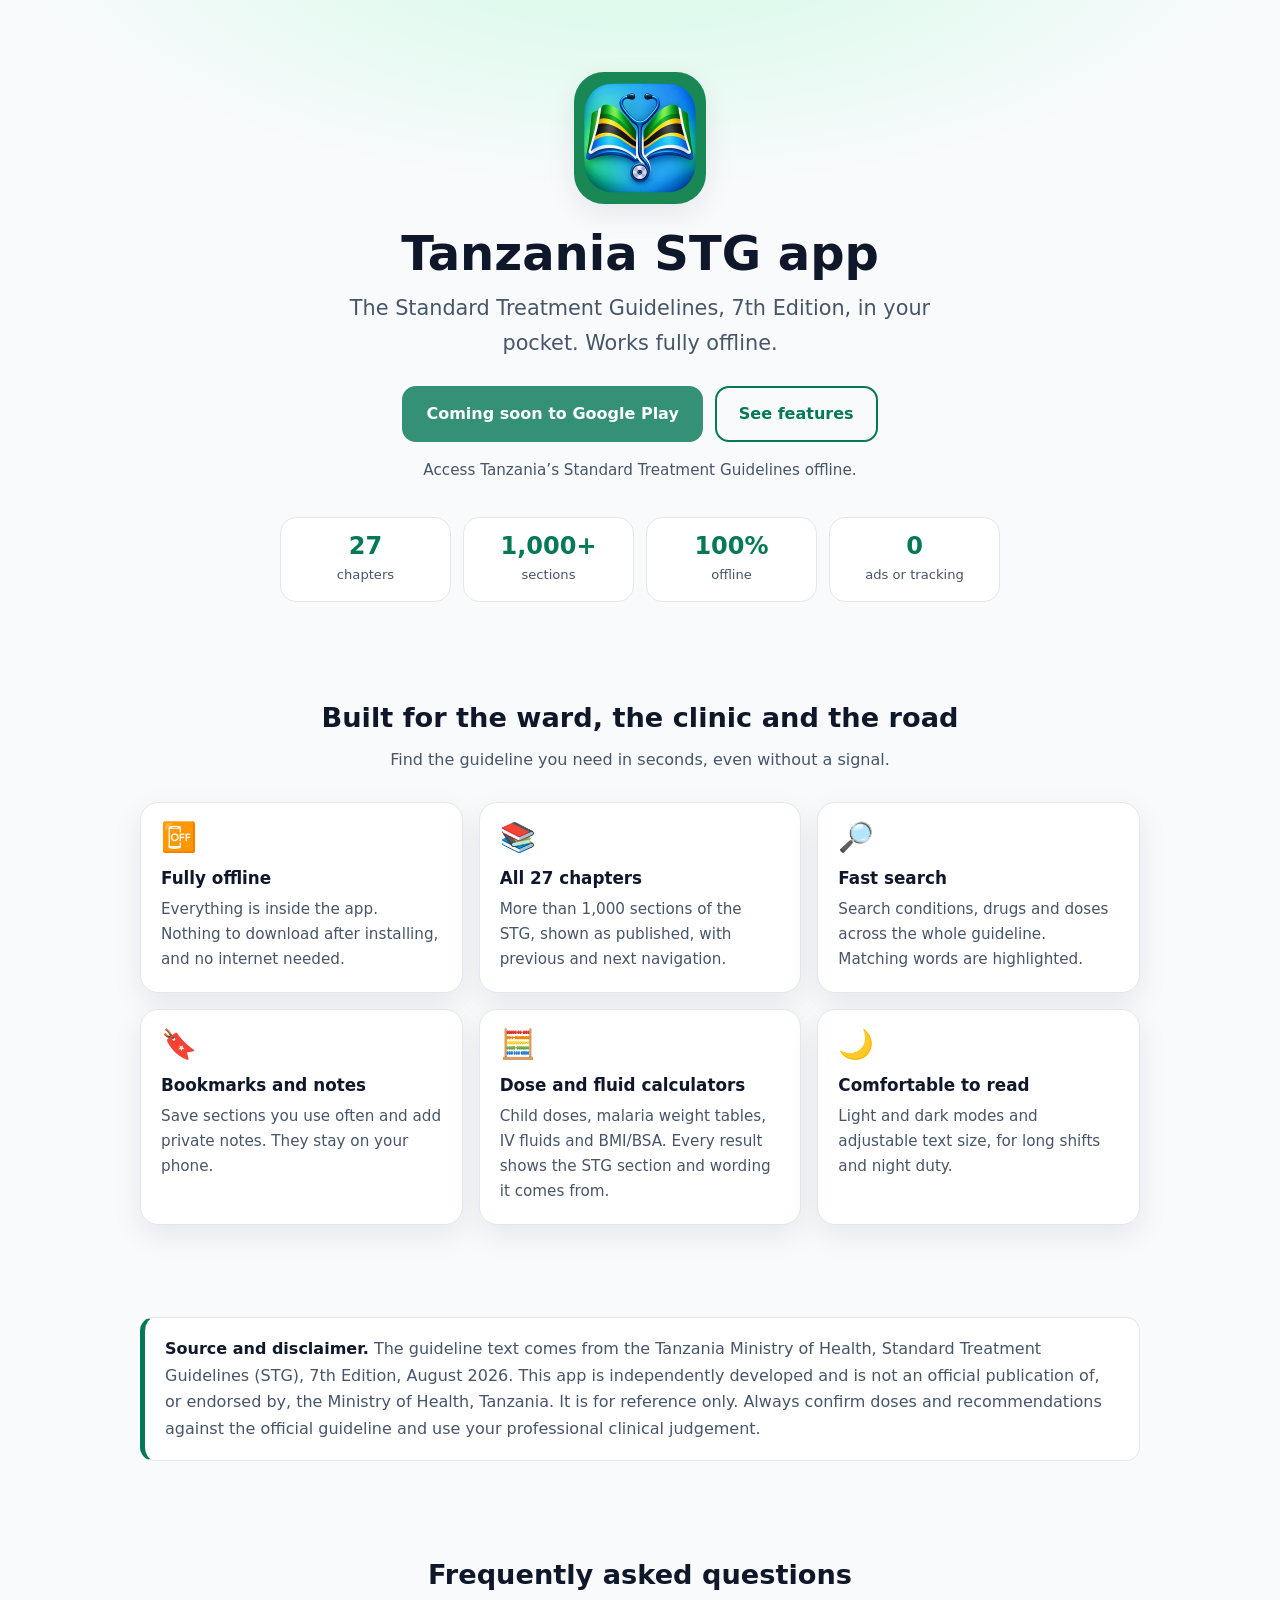
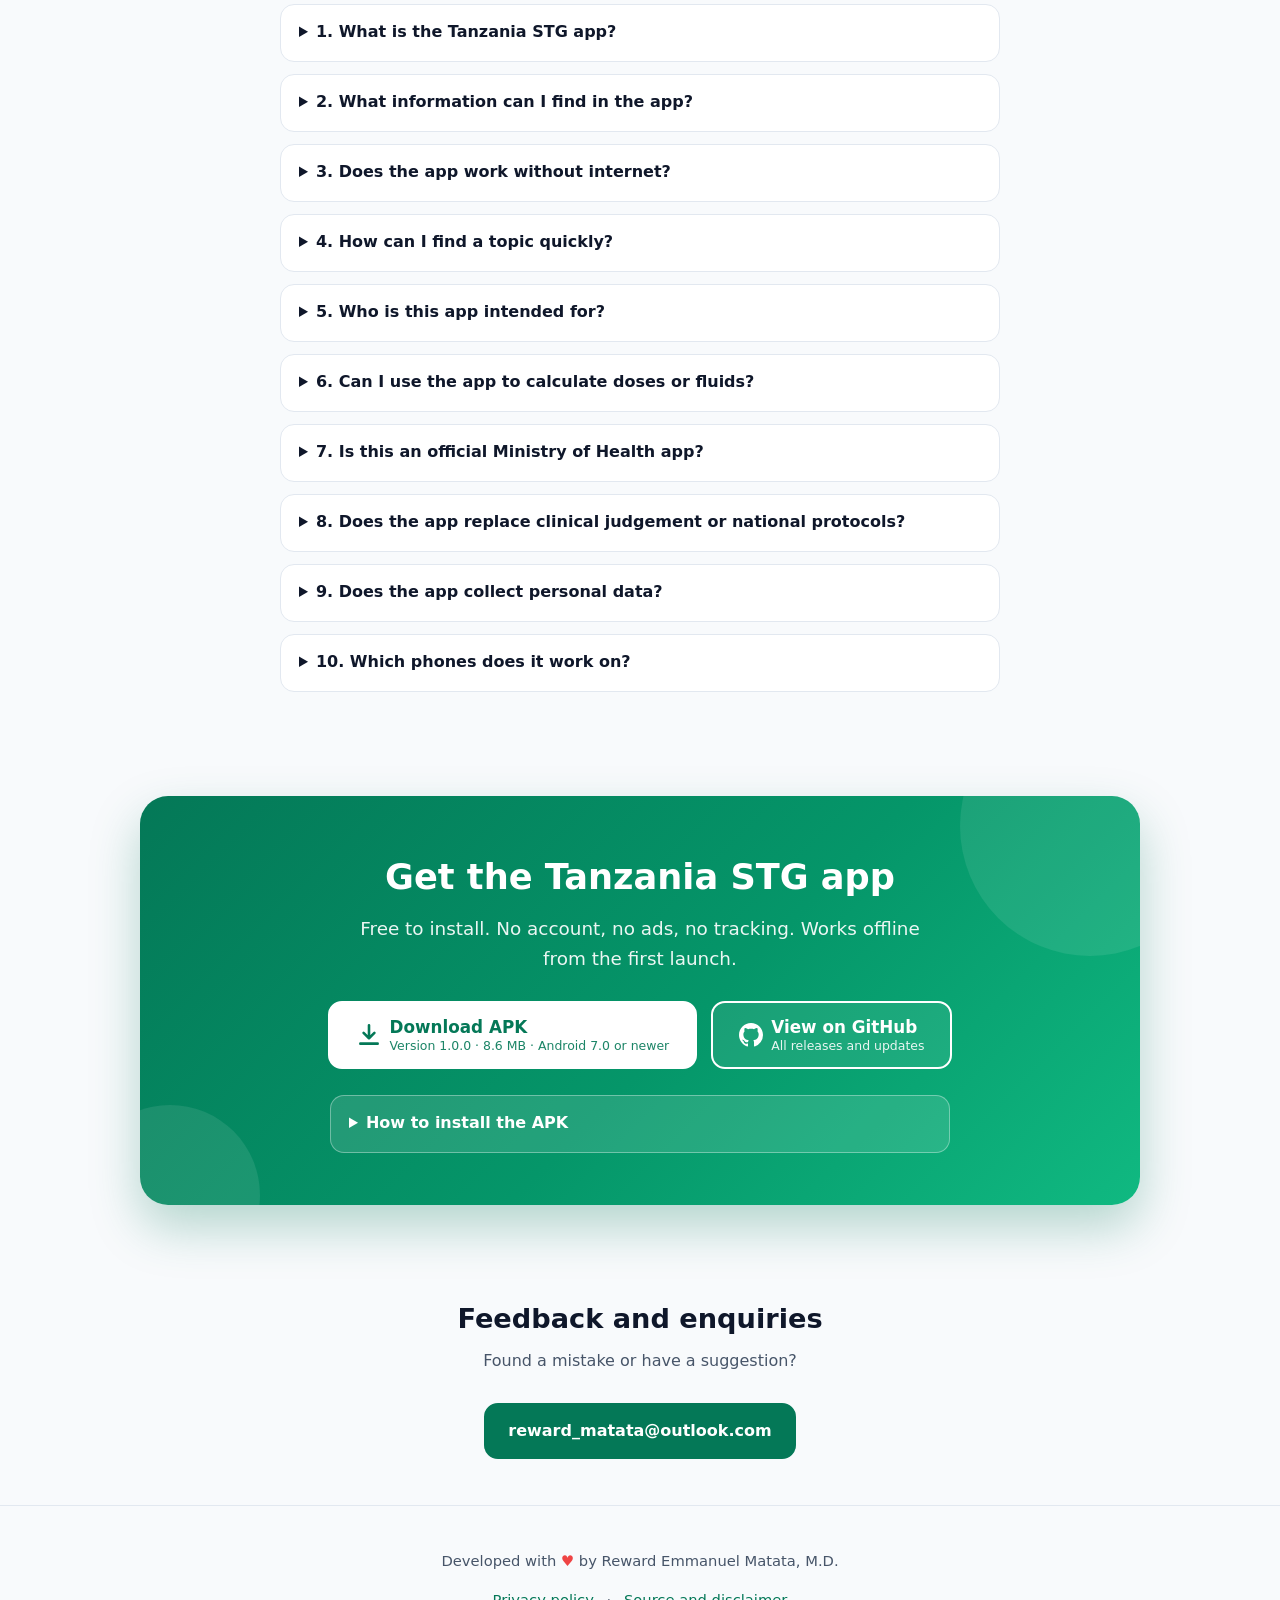
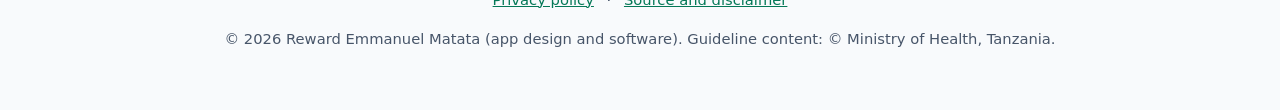
==== index.html @ dddcce0d "Add files via upload" ====
<!doctype html>
<html lang="en">
<head>
<meta charset="utf-8">
<meta name="viewport" content="width=device-width, initial-scale=1, viewport-fit=cover">
<meta name="color-scheme" content="light dark">
<title>Tanzania STG app | Offline treatment guidelines for clinicians</title>
<meta name="description" content="Access Tanzania’s Standard Treatment Guidelines (7th Edition, 2026) offline. Search, bookmarks, notes and STG-based dose calculators. No account, no ads, no tracking.">
<meta name="theme-color" content="#059669">
<link rel="canonical" href="https://rewmat.github.io/TZ-STG-Website/">
<link rel="icon" href="favicon.png" type="image/png">
<link rel="apple-touch-icon" href="images/apple-touch-icon.png">
<meta property="og:type" content="website">
<meta property="og:url" content="https://rewmat.github.io/TZ-STG-Website/">
<meta property="og:title" content="Tanzania STG app">
<meta property="og:description" content="The Tanzania Standard Treatment Guidelines (7th Edition) on your phone, fully offline.">
<meta property="og:image" content="https://rewmat.github.io/TZ-STG-Website/images/og-image.png">
<meta name="twitter:card" content="summary_large_image">
<script>document.documentElement.className+=" js"</script>
<link rel="stylesheet" href="style.css">
</head>
<body>

<header class="hero">
  <div class="wrap">
    <div class="rise" style="--d:0">
      <picture>
        <source srcset="images/icon-264.webp" type="image/webp">
        <img class="icon" src="images/icon-264.png" alt="Tanzania STG app icon" width="132" height="132" fetchpriority="high" decoding="async">
      </picture>
    </div>
    <h1 class="rise" style="--d:1">Tanzania STG app</h1>
    <p class="tag rise" style="--d:2">The Standard Treatment Guidelines, 7th Edition, in your pocket. Works fully offline.</p>
    <div class="btns rise" style="--d:3">
      <a id="play" class="btn primary soon" href="#download" aria-disabled="true">Coming soon to Google Play</a>
      <a class="btn ghost" href="#features">See features</a>
    </div>
    <p class="note rise" style="--d:4">Access Tanzania’s Standard Treatment Guidelines offline.</p>
    <div class="stats rise" style="--d:5">
      <div class="stat"><b>27</b><span>chapters</span></div>
      <div class="stat"><b>1,000+</b><span>sections</span></div>
      <div class="stat"><b>100%</b><span>offline</span></div>
      <div class="stat"><b>0</b><span>ads or tracking</span></div>
    </div>
  </div>
</header>

<main>
<section id="features">
  <div class="wrap">
    <h2 class="reveal">Built for the ward, the clinic and the road</h2>
    <p class="lead reveal" style="--i:1">Find the guideline you need in seconds, even without a signal.</p>
    <div class="grid stagger">
      <div class="card reveal"><div class="ic">📴</div><h3>Fully offline</h3><p>Everything is inside the app. Nothing to download after installing, and no internet needed.</p></div>
      <div class="card reveal"><div class="ic">📚</div><h3>All 27 chapters</h3><p>More than 1,000 sections of the STG, shown as published, with previous and next navigation.</p></div>
      <div class="card reveal"><div class="ic">🔎</div><h3>Fast search</h3><p>Search conditions, drugs and doses across the whole guideline. Matching words are highlighted.</p></div>
      <div class="card reveal"><div class="ic">🔖</div><h3>Bookmarks and notes</h3><p>Save sections you use often and add private notes. They stay on your phone.</p></div>
      <div class="card reveal"><div class="ic">🧮</div><h3>Dose and fluid calculators</h3><p>Child doses, malaria weight tables, IV fluids and BMI/BSA. Every result shows the STG section and wording it comes from.</p></div>
      <div class="card reveal"><div class="ic">🌙</div><h3>Comfortable to read</h3><p>Light and dark modes and adjustable text size, for long shifts and night duty.</p></div>
    </div>
  </div>
</section>

<section id="screens" hidden>
  <div class="wrap">
    <h2 class="reveal">A look inside</h2>
    <p class="lead reveal" style="--i:1">Chapters, reader, search and calculators.</p>
    <div class="carousel reveal" id="carousel" role="region" aria-label="App screenshots">
      <div class="carousel-track" id="carousel-track"></div>
    </div>
  </div>
</section>

<section id="source">
  <div class="wrap">
    <div class="source reveal">
      <strong>Source and disclaimer.</strong> The guideline text comes from the Tanzania Ministry of Health, Standard Treatment Guidelines (STG), 7th Edition, August 2026. This app is independently developed and is not an official publication of, or endorsed by, the Ministry of Health, Tanzania. It is for reference only. Always confirm doses and recommendations against the official guideline and use your professional clinical judgement.
    </div>
  </div>
</section>

<section id="faq">
  <div class="wrap" style="max-width:760px">
    <h2 class="reveal">Frequently asked questions</h2>
    <div class="stagger">
      <details class="reveal"><summary>1. What is the Tanzania STG app?</summary><p>It is a convenient clinical reference app designed to help healthcare professionals consult Tanzania’s Standard Treatment Guidelines (STG).</p></details>
      <details class="reveal"><summary>2. What information can I find in the app?</summary><p>The app provides access to STG clinical reference content, with chapters and sections for looking up treatment recommendations. It is intended to make guideline information easier to consult when needed.</p></details>
      <details class="reveal"><summary>3. Does the app work without internet?</summary><p>Yes. The reference content is stored in the app, so you can consult it offline after installation. This is useful in facilities or areas with limited or unreliable connectivity.</p></details>
      <details class="reveal"><summary>4. How can I find a topic quickly?</summary><p>Use the search function to look for relevant clinical topics and information rather than browsing every chapter manually.</p></details>
      <details class="reveal"><summary>5. Who is this app intended for?</summary><p>It is intended for doctors, nurses, clinical officers, pharmacists and pharmaceutical personnel, medical and health-sciences students, and other healthcare professionals who need a convenient clinical reference.</p></details>
      <details class="reveal"><summary>6. Can I use the app to calculate doses or fluids?</summary><p>Yes. The app’s dose and fluid calculators can help check calculations and show the related STG section. Always independently verify the inputs and result before making a clinical decision.</p></details>
      <details class="reveal"><summary>7. Is this an official Ministry of Health app?</summary><p>No. It is independently developed and is not an official publication of, or endorsed by, the Ministry of Health, Tanzania. The guideline content is attributed to its relevant rights holders.</p></details>
      <details class="reveal"><summary>8. Does the app replace clinical judgement or national protocols?</summary><p>No. It is for educational and clinical reference purposes only. Assess each patient individually, use professional clinical judgement, and follow applicable national and institutional protocols. Confirm important recommendations against the relevant official guideline.</p></details>
      <details class="reveal"><summary>9. Does the app collect personal data?</summary><p>No. The app has no accounts, ads or analytics, and it works offline. Bookmarks and notes are stored only on your device. For further details, read the <a href="privacy.html">privacy policy</a>.</p></details>
      <details class="reveal"><summary>10. Which phones does it work on?</summary><p>Android phones running Android 7.0 or newer. An iPhone version may follow.</p></details>
    </div>
  </div>
</section>

<section id="download">
  <div class="wrap">
    <div class="cta reveal">
      <h2>Get the Tanzania STG app</h2>
      <p class="cta-lead">Free to install. No account, no ads, no tracking. Works offline from the first launch.</p>
      <div class="cta-btns stagger">
        <a id="apk" class="btn cta-primary reveal" href="https://github.com/rewmat/TZ-STG-Website/releases/latest/download/app-release.apk" rel="noopener">
          <svg viewBox="0 0 24 24" width="26" height="26" fill="none" stroke="currentColor" stroke-width="2.4" stroke-linecap="round" stroke-linejoin="round" aria-hidden="true"><path d="M12 3v12m0 0l-5-5m5 5l5-5M4 20h16"/></svg>
          <span class="lbl">Download APK<small id="apkver">Version 1.0.0 · 8.6 MB · Android 7.0 or newer</small></span>
        </a>
        <a id="gh" class="btn cta-ghost reveal" href="https://github.com/rewmat/TZ-STG-Website/releases" target="_blank" rel="noopener">
          <svg viewBox="0 0 16 16" width="24" height="24" fill="currentColor" aria-hidden="true"><path d="M8 0C3.58 0 0 3.58 0 8c0 3.54 2.29 6.53 5.47 7.59.4.07.55-.17.55-.38 0-.19-.01-.82-.01-1.49-2.01.37-2.53-.49-2.69-.94-.09-.23-.48-.94-.82-1.13-.28-.15-.68-.52-.01-.53.63-.01 1.08.58 1.23.82.72 1.21 1.87.87 2.33.66.07-.52.28-.87.51-1.07-1.78-.2-3.64-.89-3.64-3.95 0-.87.31-1.59.82-2.15-.08-.2-.36-1.02.08-2.12 0 0 .67-.21 2.2.82.64-.18 1.32-.27 2-.27.68 0 1.36.09 2 .27 1.53-1.04 2.2-.82 2.2-.82.44 1.1.16 1.92.08 2.12.51.56.82 1.27.82 2.15 0 3.07-1.87 3.75-3.65 3.95.29.25.54.73.54 1.48 0 1.07-.01 1.93-.01 2.2 0 .21.15.46.55.38A8.013 8.013 0 0016 8c0-4.42-3.58-8-8-8z"/></svg>
          <span class="lbl">View on GitHub<small>All releases and updates</small></span>
        </a>
      </div>
      <details class="how">
        <summary>How to install the APK</summary>
        <ol>
          <li>Tap <strong>Download APK</strong> and open the file when it finishes.</li>
          <li>If Android asks, allow your browser or Files app to <strong>install unknown apps</strong>. You can switch this off again afterwards.</li>
          <li>Tap <strong>Install</strong>, then open <strong>Tanzania STG app</strong>.</li>
        </ol>
        <p>Download only from this page or the official GitHub releases page. Google Play is coming soon.</p>
      </details>
    </div>
  </div>
</section>

<section id="contact">
  <div class="wrap" style="text-align:center">
    <h2 class="reveal">Feedback and enquiries</h2>
    <p class="lead reveal" style="--i:1">Found a mistake or have a suggestion?</p>
    <a class="btn primary reveal" style="--i:2" href="mailto:reward_matata@outlook.com">reward_matata@outlook.com</a>
  </div>
</section>
</main>

<footer>
  <div class="wrap">
    <p>Developed with <span style="color:#ef4444">♥</span> by Reward Emmanuel Matata, M.D.</p>
    <p><a href="privacy.html">Privacy policy</a> · <a href="#source">Source and disclaimer</a></p>
    <p>© 2026 Reward Emmanuel Matata (app design and software). Guideline content: © Ministry of Health, Tanzania.</p>
  </div>
</footer>

<script>
// ---------- settings you may want to change ----------
var PLAY_URL   = "";   // when the app is on Google Play, paste its link here
var APK_URL    = "https://github.com/rewmat/TZ-STG-Website/releases/latest/download/app-release.apk";
var GITHUB_URL = "https://github.com/rewmat/TZ-STG-Website/releases";
var APK_NOTE   = "Version 1.0.0 \u00b7 8.6 MB \u00b7 Android 7.0 or newer";
// Screenshots: put files in the images folder as screenshot-1.webp (or .png / .jpg) and so on.
// Only the ones that exist are shown. Change the captions here.
var SCREENSHOTS = [
  { file: "screenshot-1", caption: "Chapter list" },
  { file: "screenshot-2", caption: "Guideline reader" },
  { file: "screenshot-3", caption: "Fast search" },
  { file: "screenshot-4", caption: "Dose calculator" },
  { file: "screenshot-5", caption: "Dark mode" },
  { file: "screenshot-6", caption: "Malaria weight tables" },
  { file: "screenshot-7", caption: "IV fluids" },
  { file: "screenshot-8", caption: "Info page" }
];

// ---------- buttons ----------
document.getElementById("apk").href = APK_URL;
document.getElementById("gh").href = GITHUB_URL;
document.getElementById("apkver").textContent = APK_NOTE;
if (PLAY_URL) {
  var b = document.getElementById("play");
  b.href = PLAY_URL; b.textContent = "Get it on Google Play";
  b.classList.remove("soon"); b.removeAttribute("aria-disabled");
}

// ---------- staggered entrance ----------
function observe(root) {
  var groups = root.querySelectorAll(".stagger"), single = root.querySelectorAll(".reveal:not(.stagger .reveal)");
  function reveal(items) { items.forEach(function (el, i) { if (!el.style.getPropertyValue("--i")) el.style.setProperty("--i", i); el.classList.add("in"); }); }
  if (!("IntersectionObserver" in window)) {
    groups.forEach(function (g) { reveal(g.querySelectorAll(".reveal")); });
    reveal(single); return;
  }
  var io = new IntersectionObserver(function (entries) {
    entries.forEach(function (e) {
      if (!e.isIntersecting) return;
      io.unobserve(e.target);
      if (e.target.classList.contains("stagger")) reveal(e.target.querySelectorAll(".reveal"));
      else reveal([e.target]);
    });
  }, { threshold: 0.12, rootMargin: "0px 0px -40px 0px" });
  groups.forEach(function (g) { io.observe(g); });
  single.forEach(function (el) { io.observe(el); });
}

// ---------- screenshot carousel ----------
(function () {
  var sec = document.getElementById("screens"), carousel = document.getElementById("carousel"), track = document.getElementById("carousel-track");
  var found = [], pending = SCREENSHOTS.length, timer;
  var reduce = window.matchMedia && window.matchMedia("(prefers-reduced-motion: reduce)").matches;

  function tryLoad(base, exts, done) {
    var i = 0;
    (function next() {
      if (i >= exts.length) { done(null); return; }
      var url = "images/" + base + exts[i++], im = new Image();
      im.onload = function () { done({ url: url, w: im.naturalWidth, h: im.naturalHeight }); };
      im.onerror = next;
      im.src = url;
    })();
  }
  function make(s, hidden) {
    var fig = document.createElement("figure"), img = new Image(), cap = document.createElement("figcaption");
    fig.className = "shot";
    img.src = s.url; img.alt = s.caption; img.decoding = "async";
    if (s.w && s.h) { img.width = s.w; img.height = s.h; }
    cap.textContent = s.caption;
    fig.appendChild(img); fig.appendChild(cap);
    if (hidden) fig.setAttribute("aria-hidden", "true");
    return fig;
  }
  function render() {
    track.innerHTML = "";
    found.forEach(function (s) { track.appendChild(make(s, false)); });
    if (reduce) { carousel.classList.add("manual"); return; }
    var setW = track.scrollWidth || 1, reps = Math.max(1, Math.ceil(carousel.clientWidth / setW));
    for (var r = 1; r < reps; r++) found.forEach(function (s) { track.appendChild(make(s, true)); });
    var half = track.scrollWidth;
    Array.prototype.slice.call(track.children).forEach(function (k) { var c = k.cloneNode(true); c.setAttribute("aria-hidden", "true"); track.appendChild(c); });
    track.style.setProperty("--dur", Math.max(20, Math.round(half / 45)) + "s");
  }
  function finish() {
    found = found.filter(Boolean);
    if (!found.length) return;                 // no screenshots yet: the section stays hidden
    sec.hidden = false;
    observe(sec);
    render();
    window.addEventListener("resize", function () { clearTimeout(timer); timer = setTimeout(render, 250); });
    carousel.addEventListener("touchstart", function () { carousel.classList.add("paused"); }, { passive: true });
    carousel.addEventListener("touchend", function () { setTimeout(function () { carousel.classList.remove("paused"); }, 2500); }, { passive: true });
  }
  SCREENSHOTS.forEach(function (s, i) {
    tryLoad(s.file, [".webp", ".png", ".jpg"], function (res) {
      if (res) { res.caption = s.caption; found[i] = res; }
      if (--pending === 0) finish();
    });
  });
})();

observe(document);
</script>
</body>
</html>
---- style.css ----
:root{--bg:#f8fafc;--card:#ffffff;--text:#0f172a;--muted:#475569;--brand:#047857;--brand-soft:#d1fae5;--border:#e2e8f0;--shadow:0 10px 30px rgba(15,23,42,.08);--shadow-hover:0 18px 40px rgba(4,120,87,.18)}
@media (prefers-color-scheme:dark){:root{--bg:#020617;--card:#0f172a;--text:#e2e8f0;--muted:#94a3b8;--brand:#34d399;--brand-soft:#064e3b;--border:#1e293b;--shadow:0 10px 30px rgba(0,0,0,.4);--shadow-hover:0 18px 40px rgba(52,211,153,.14)}}
*{box-sizing:border-box}
html{scroll-behavior:smooth;-webkit-text-size-adjust:100%}
body{margin:0;overflow-x:hidden;font-family:system-ui,-apple-system,"Segoe UI",Roboto,Arial,sans-serif;background:var(--bg);color:var(--text);line-height:1.65}
a{color:var(--brand)}
img{max-width:100%}
.wrap{max-width:1040px;margin:0 auto;padding:0 max(20px,env(safe-area-inset-left)) 0 max(20px,env(safe-area-inset-right))}

/* ---------- hero: elements rise one after another (CSS only, works without JavaScript) ---------- */
.hero{text-align:center;padding:clamp(40px,9vw,72px) 0 clamp(28px,6vw,48px);background:radial-gradient(900px 380px at 50% -80px,var(--brand-soft),transparent 70%)}
.rise{animation:rise .7s cubic-bezier(.2,.7,.2,1) backwards;animation-delay:calc(var(--d,0)*110ms)}
@keyframes rise{from{opacity:0;transform:translateY(26px) scale(.98)}to{opacity:1;transform:none}}
.icon{display:block;margin:0 auto;width:132px;height:132px;border-radius:30px;box-shadow:var(--shadow);animation:float 6s ease-in-out 1.2s infinite}
@keyframes float{0%,100%{transform:translateY(0)}50%{transform:translateY(-6px)}}
h1{font-size:clamp(2rem,7vw,3rem);line-height:1.15;margin:22px 0 10px}
.tag{font-size:clamp(1.02rem,3.6vw,1.3rem);color:var(--muted);max-width:640px;margin:0 auto 26px}
.btns{display:flex;flex-wrap:wrap;gap:12px;justify-content:center}
.btn{display:inline-flex;align-items:center;justify-content:center;gap:8px;padding:13px 22px;border-radius:14px;font-weight:700;text-decoration:none;border:2px solid var(--brand);min-height:48px;transition:transform .2s ease,box-shadow .2s ease,background .2s ease}
.btn:hover{transform:translateY(-2px);box-shadow:var(--shadow-hover)}
.btn:active{transform:scale(.97)}
.btn.primary{background:var(--brand);color:#fff}
@media (prefers-color-scheme:dark){.btn.primary{color:#022c22}}
.btn.ghost{color:var(--brand);background:transparent}
.btn.soon{opacity:.8;cursor:default}
.note{font-size:.95rem;color:var(--muted);max-width:560px;margin:16px auto 0}

/* ---------- stats strip ---------- */
.stats{display:grid;grid-template-columns:repeat(auto-fit,minmax(120px,1fr));gap:12px;margin:34px auto 0;max-width:720px}
.stat{background:var(--card);border:1px solid var(--border);border-radius:16px;padding:14px 8px}
.stat b{display:block;font-size:1.5rem;color:var(--brand);line-height:1.2}
.stat span{font-size:.82rem;color:var(--muted)}

/* ---------- sections ---------- */
section{padding:clamp(30px,6vw,46px) 0}
h2{font-size:clamp(1.35rem,4.6vw,1.7rem);margin:0 0 6px;text-align:center}
.lead{color:var(--muted);text-align:center;max-width:620px;margin:0 auto 28px}
.grid{display:grid;grid-template-columns:repeat(auto-fit,minmax(min(100%,250px),1fr));gap:16px}
.card{background:var(--card);border:1px solid var(--border);border-radius:18px;padding:20px;box-shadow:var(--shadow);transition:transform .25s ease,box-shadow .25s ease,border-color .25s ease}
.card:hover{transform:translateY(-5px);box-shadow:var(--shadow-hover);border-color:var(--brand)}
.card .ic{font-size:1.8rem;line-height:1;display:inline-block;transition:transform .3s ease}
.card:hover .ic{transform:scale(1.15) rotate(-6deg)}
.card h3{margin:10px 0 4px;font-size:1.05rem}
.card p{margin:0;color:var(--muted);font-size:.95rem}

.shots{display:flex;gap:16px;overflow-x:auto;padding:6px 4px 16px;scroll-snap-type:x mandatory;-webkit-overflow-scrolling:touch}
.shots figure{margin:0;flex:0 0 auto;scroll-snap-align:center}
.shots img{display:block;height:clamp(380px,100vw,480px);width:auto;border-radius:24px;border:1px solid var(--border);box-shadow:var(--shadow)}

details{background:var(--card);border:1px solid var(--border);border-radius:14px;padding:14px 18px;margin:0 0 12px;transition:border-color .2s ease,box-shadow .2s ease}
details:hover,details[open]{border-color:var(--brand)}
details[open] p{animation:fade .35s ease}
@keyframes fade{from{opacity:0;transform:translateY(-6px)}to{opacity:1;transform:none}}
summary{cursor:pointer;font-weight:700;min-height:28px}
details p{margin:10px 0 0;color:var(--muted)}
.source{background:var(--card);border:1px solid var(--border);border-left:5px solid var(--brand);border-radius:14px;padding:18px 20px;color:var(--muted)}
.source strong{color:var(--text)}
footer{border-top:1px solid var(--border);padding:28px 0 max(44px,env(safe-area-inset-bottom));text-align:center;color:var(--muted);font-size:.92rem}
footer a{margin:0 8px}

/* ---------- staggered entrance on scroll (JavaScript adds .in; without JavaScript everything is simply visible) ---------- */
.js .reveal{opacity:0}
.js .reveal.in{opacity:1;animation:rise .65s cubic-bezier(.2,.7,.2,1) backwards;animation-delay:calc(var(--i,0)*90ms)}

/* ---------- call to action: download ---------- */
.cta{position:relative;overflow:hidden;text-align:center;color:#fff;border-radius:28px;padding:clamp(28px,6vw,52px) clamp(18px,5vw,40px);background:linear-gradient(135deg,#047857 0%,#059669 55%,#10b981 100%);box-shadow:0 22px 50px rgba(4,120,87,.28)}
@media (prefers-color-scheme:dark){.cta{background:linear-gradient(135deg,#064e3b 0%,#047857 60%,#059669 100%);box-shadow:0 22px 50px rgba(0,0,0,.45)}}
.cta::before,.cta::after{content:"";position:absolute;border-radius:50%;background:rgba(255,255,255,.09);pointer-events:none}
.cta::before{width:260px;height:260px;right:-80px;top:-100px}
.cta::after{width:180px;height:180px;left:-60px;bottom:-80px}
.cta>*{position:relative}
.cta h2{color:#fff;font-size:clamp(1.6rem,6vw,2.2rem);margin:0 0 8px}
.cta-lead{margin:0 auto 26px;max-width:560px;color:rgba(255,255,255,.92);font-size:clamp(1rem,3.4vw,1.15rem)}
.cta-btns{display:flex;flex-wrap:wrap;gap:14px;justify-content:center}
.cta .btn{border-color:#fff;color:#fff;padding:14px 26px;min-height:60px;text-align:left}
.cta .lbl{display:flex;flex-direction:column;line-height:1.25;font-size:1.05rem}
.cta .lbl small{font-weight:500;font-size:.78rem;opacity:.9}
.cta-primary{background:#fff;color:#047857!important;animation:glow 2.8s ease-in-out infinite}
.cta-primary:hover{box-shadow:0 14px 34px rgba(0,0,0,.3)}
.cta-ghost{background:rgba(255,255,255,.08)}
.cta-ghost:hover{background:rgba(255,255,255,.18);box-shadow:0 14px 34px rgba(0,0,0,.25)}
@keyframes glow{0%,100%{box-shadow:0 0 0 0 rgba(255,255,255,.5)}60%{box-shadow:0 0 0 16px rgba(255,255,255,0)}}
.cta .how{margin:26px auto 0;max-width:620px;text-align:left;background:rgba(255,255,255,.12);border-color:rgba(255,255,255,.35);color:#fff}
.cta .how:hover,.cta .how[open]{border-color:#fff}
.cta .how p,.cta .how li{color:rgba(255,255,255,.93)}
.cta .how ol{margin:10px 0 0;padding-left:22px}
.cta .how li{margin:6px 0}
.cta a:not(.btn){color:#fff}
@media (max-width:520px){.cta .btn{width:100%}}

/* ---------- screenshot carousel: endless slow scroll, pauses on hover or touch ---------- */
.carousel{overflow:hidden;padding:6px 0 18px;position:relative;-webkit-mask-image:linear-gradient(90deg,transparent,#000 6%,#000 94%,transparent);mask-image:linear-gradient(90deg,transparent,#000 6%,#000 94%,transparent)}
.carousel-track{display:flex;align-items:flex-start;width:max-content;animation:carousel-scroll var(--dur,40s) linear infinite;will-change:transform}
.carousel:hover .carousel-track,.carousel:focus-within .carousel-track,.carousel.paused .carousel-track{animation-play-state:paused}
.shot{flex:0 0 auto;margin:0 16px 0 0;text-align:center}
.shot img{display:block;height:clamp(380px,100vw,480px);width:auto;max-width:none;border-radius:24px;border:1px solid var(--border);box-shadow:var(--shadow);background:var(--card)}
.shot figcaption{margin-top:10px;color:var(--muted);font-size:.9rem;font-weight:600}
@keyframes carousel-scroll{from{transform:translateX(0)}to{transform:translateX(-50%)}}
.carousel.manual{overflow-x:auto;-webkit-mask-image:none;mask-image:none;scroll-snap-type:x proximity}
.carousel.manual .carousel-track{animation:none}

/* ---------- document pages (privacy policy) ---------- */
.doc{max-width:760px;margin:0 auto;padding:36px 20px 70px}
.doc h1{font-size:2rem;margin:.2rem 0}
.doc h2{text-align:left;font-size:1.15rem;margin:2rem 0 .3rem;color:var(--brand)}
.doc .meta{color:var(--muted);font-size:.92rem}
.back{display:inline-block;margin-top:24px;text-decoration:none;font-weight:700}

@media (max-width:480px){.btns .btn{flex:1 1 100%}.icon{width:112px;height:112px;border-radius:26px}}
@media (prefers-reduced-motion:reduce){
  html{scroll-behavior:auto}
  .rise,.js .reveal.in,details[open] p{animation:none}
  .icon{animation:none}
  .js .reveal{opacity:1}
  .btn,.card,.card .ic{transition:none}
  .cta-primary{animation:none}
  .carousel-track{animation:none}
}

.doc code{background:var(--card);border:1px solid var(--border);padding:1px 6px;border-radius:6px;font-size:.92em}
.doc li{margin:.35rem 0}
.doc hr{border:0;border-top:1px solid var(--border);margin:2rem 0}
.doc p{margin:.7rem 0}
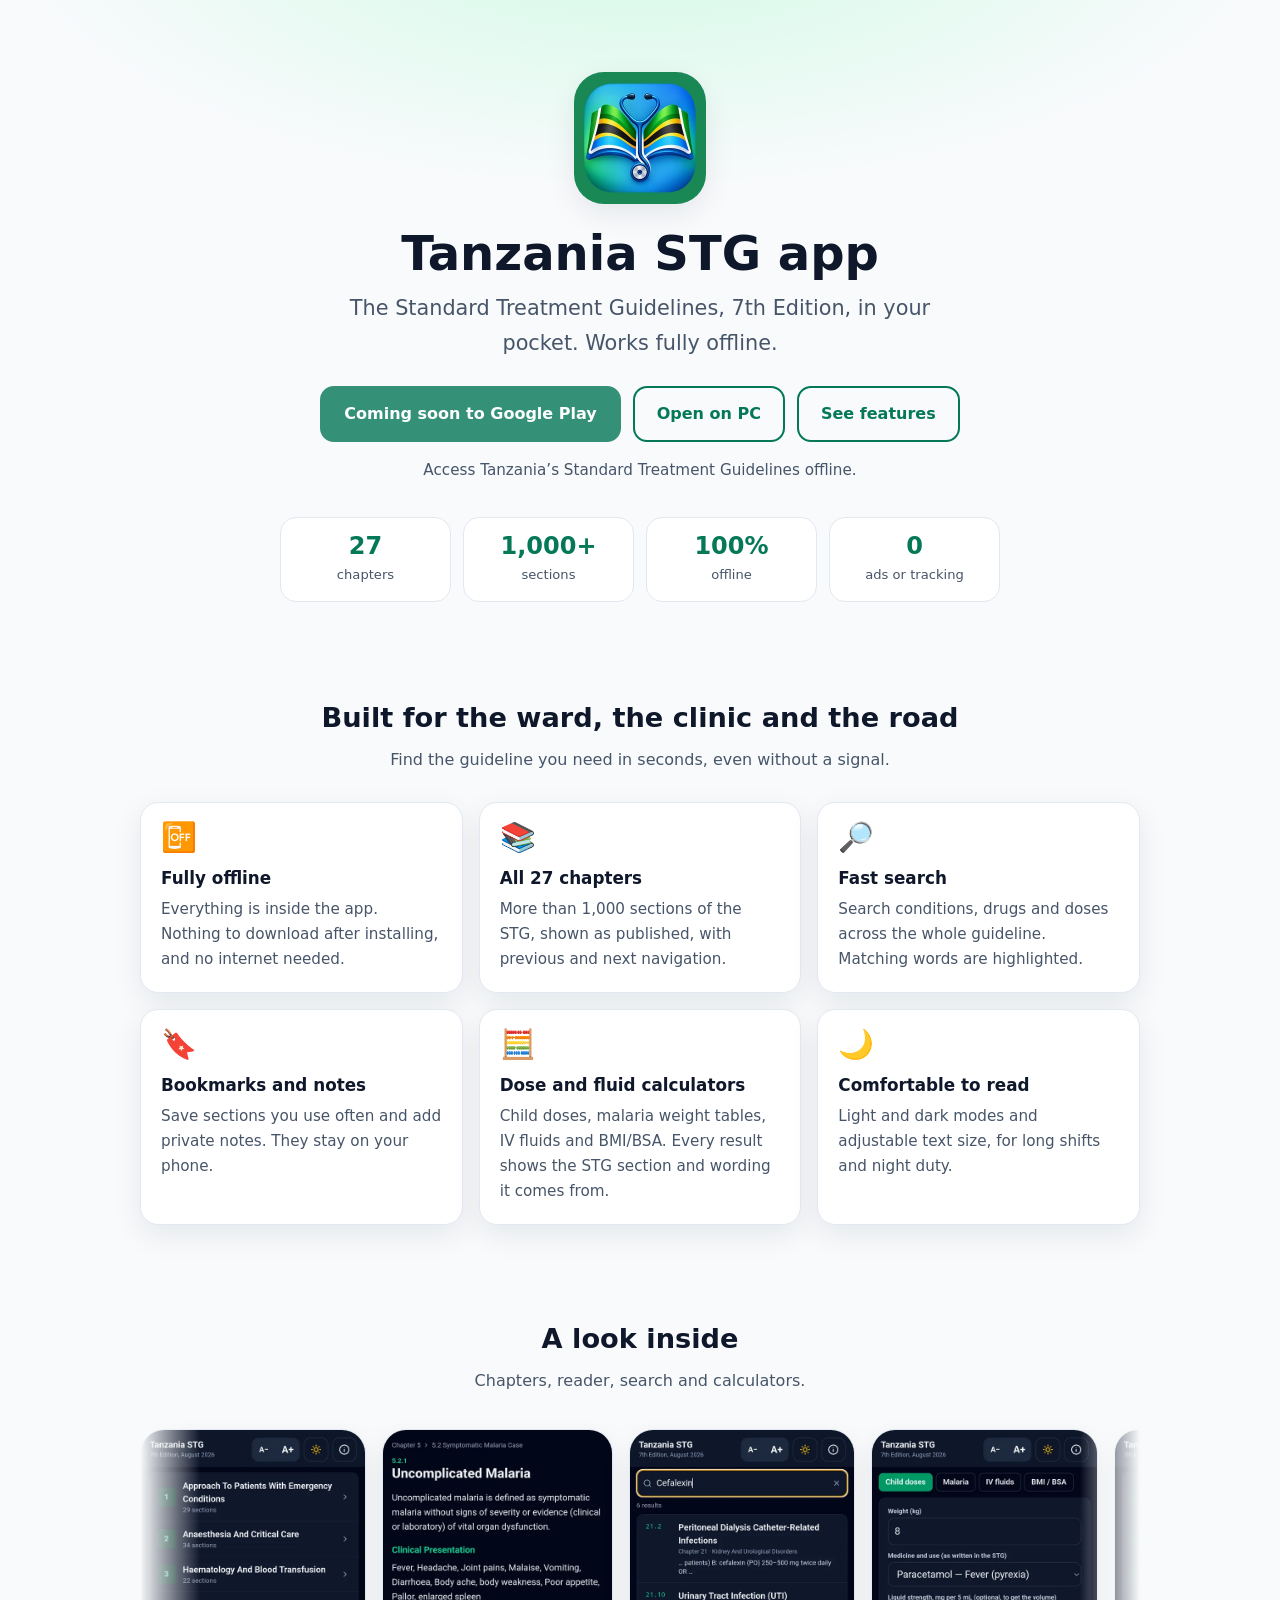
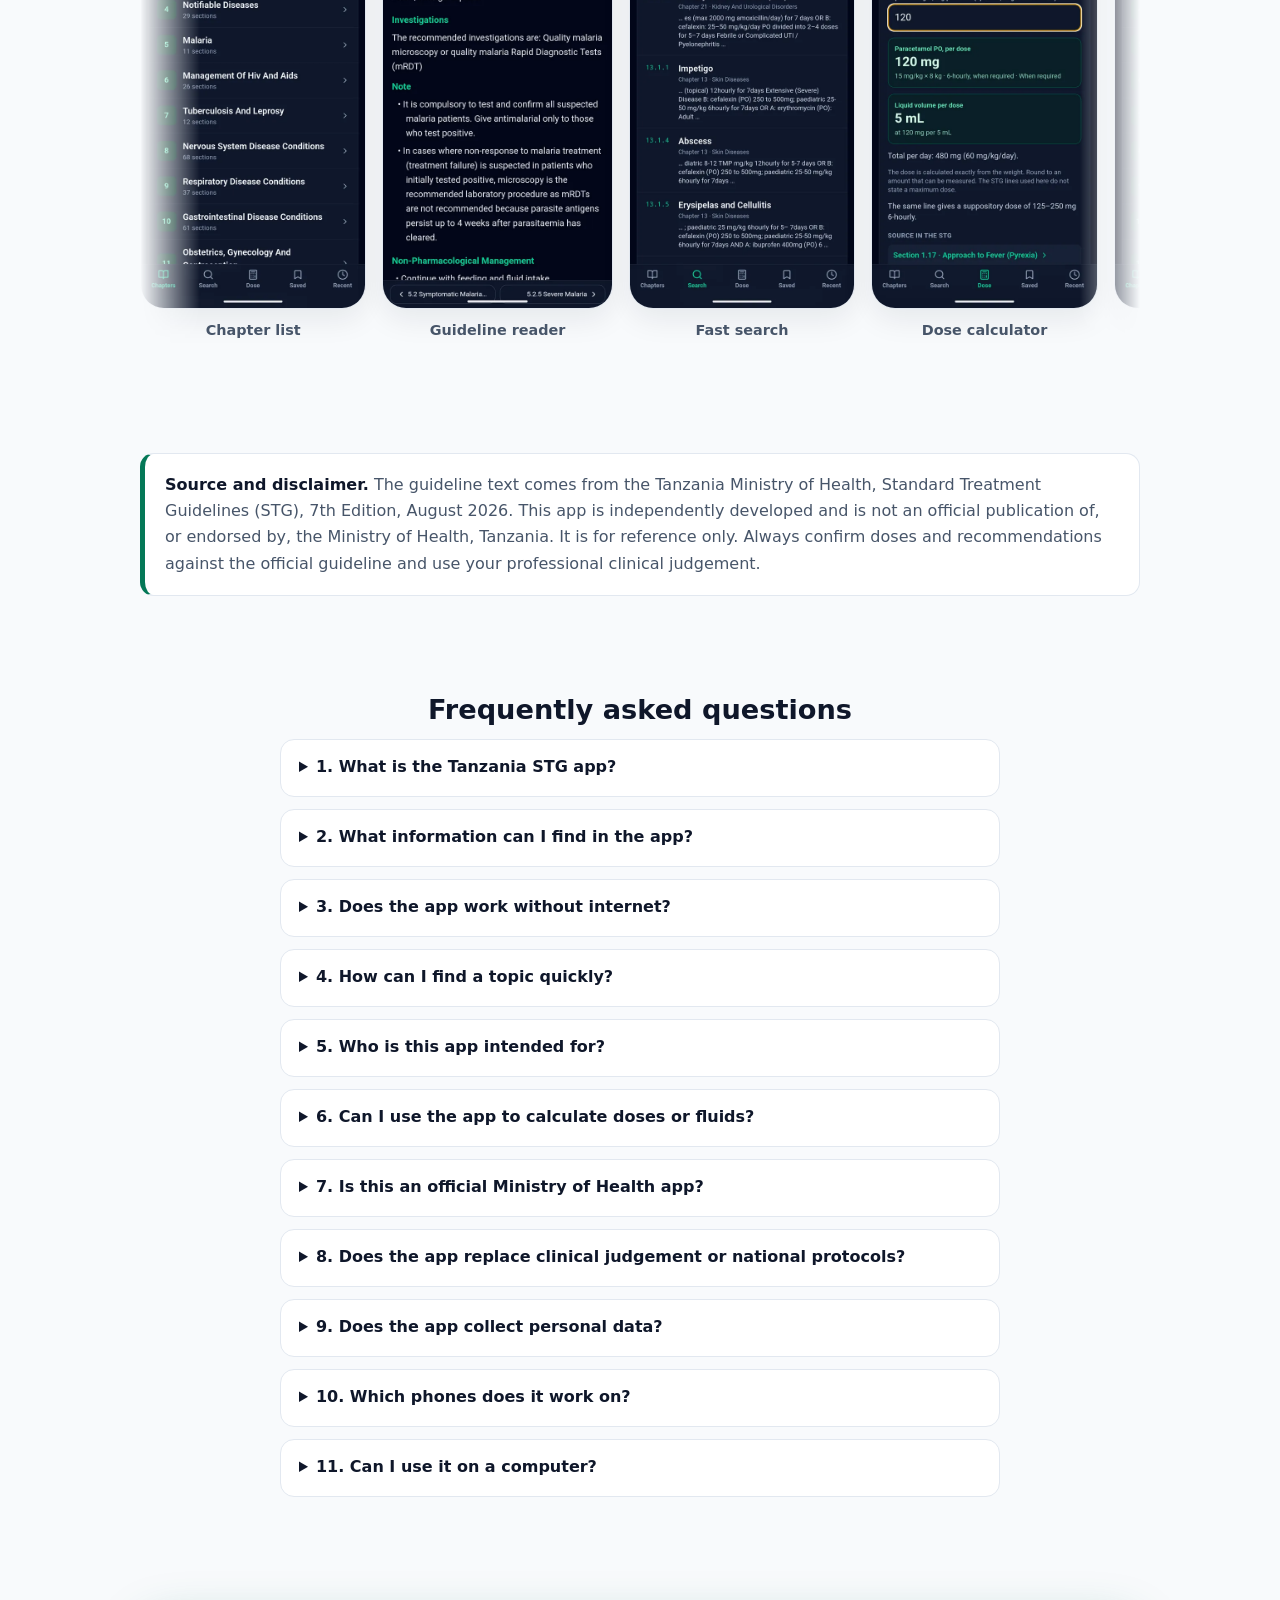
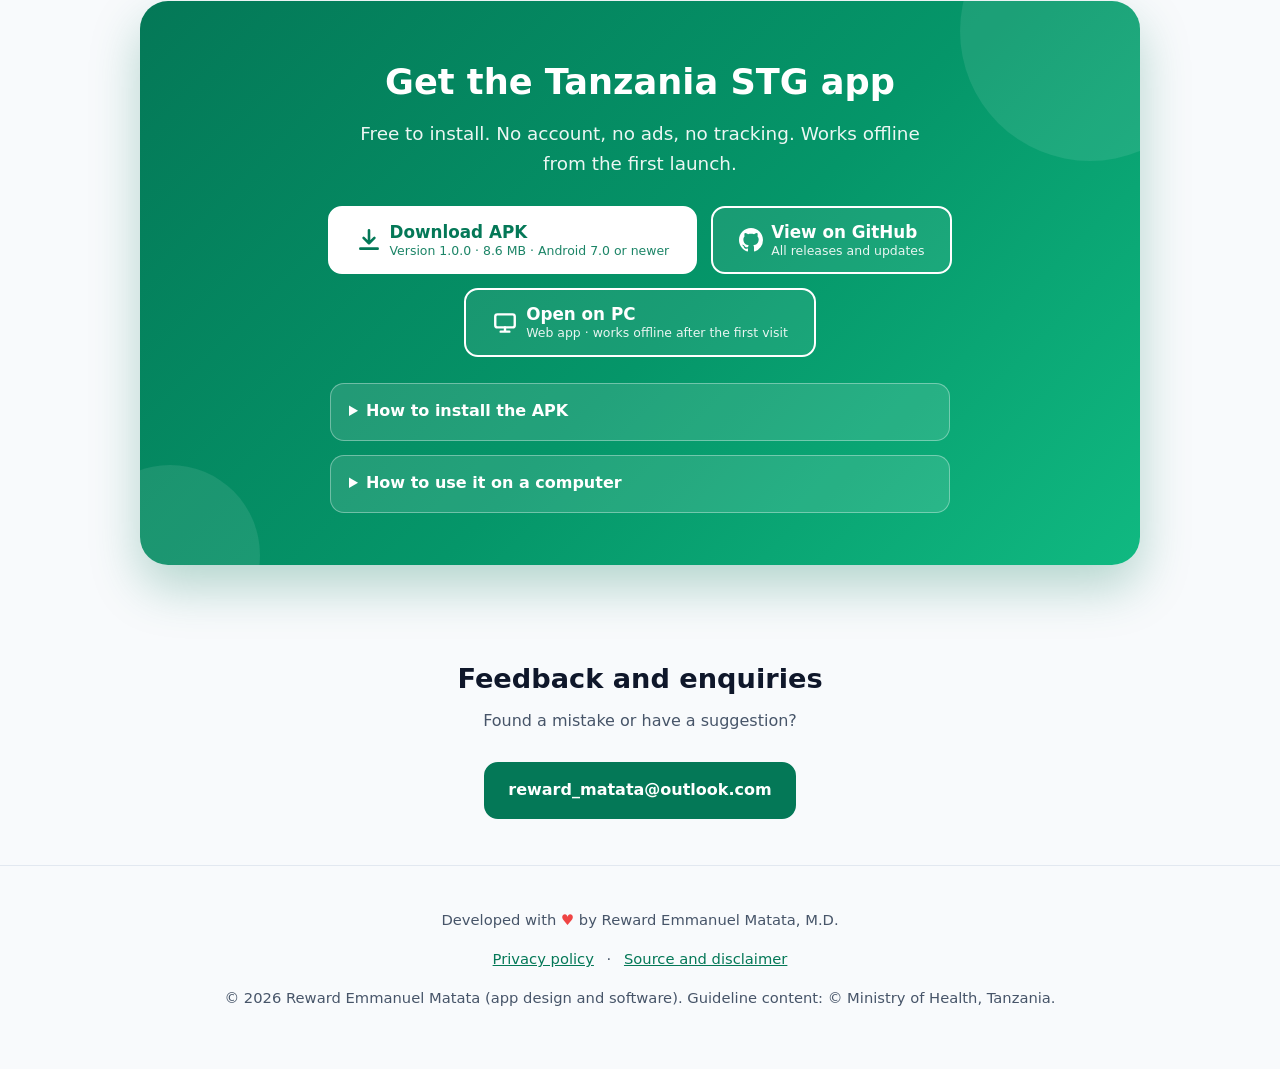
==== commit 139f950a: "Add files via upload" ====
--- a/index.html
+++ b/index.html
@@ -33,6 +33,7 @@
     <p class="tag rise" style="--d:2">The Standard Treatment Guidelines, 7th Edition, in your pocket. Works fully offline.</p>
     <div class="btns rise" style="--d:3">
       <a id="play" class="btn primary soon" href="#download" aria-disabled="true">Coming soon to Google Play</a>
+      <a class="btn ghost" href="app/">Open on PC</a>
       <a class="btn ghost" href="#features">See features</a>
     </div>
     <p class="note rise" style="--d:4">Access Tanzania’s Standard Treatment Guidelines offline.</p>
@@ -85,7 +86,7 @@
     <div class="stagger">
       <details class="reveal"><summary>1. What is the Tanzania STG app?</summary><p>It is a convenient clinical reference app designed to help healthcare professionals consult Tanzania’s Standard Treatment Guidelines (STG).</p></details>
       <details class="reveal"><summary>2. What information can I find in the app?</summary><p>The app provides access to STG clinical reference content, with chapters and sections for looking up treatment recommendations. It is intended to make guideline information easier to consult when needed.</p></details>
-      <details class="reveal"><summary>3. Does the app work without internet?</summary><p>Yes. The reference content is stored in the app, so you can consult it offline after installation. This is useful in facilities or areas with limited or unreliable connectivity.</p></details>
+      <details class="reveal"><summary>3. Does the app work without internet?</summary><p>Yes. The reference content is stored in the app, so you can consult it offline after installation. The web version on a computer also works offline after your first visit. This is useful in facilities or areas with limited or unreliable connectivity.</p></details>
       <details class="reveal"><summary>4. How can I find a topic quickly?</summary><p>Use the search function to look for relevant clinical topics and information rather than browsing every chapter manually.</p></details>
       <details class="reveal"><summary>5. Who is this app intended for?</summary><p>It is intended for doctors, nurses, clinical officers, pharmacists and pharmaceutical personnel, medical and health-sciences students, and other healthcare professionals who need a convenient clinical reference.</p></details>
       <details class="reveal"><summary>6. Can I use the app to calculate doses or fluids?</summary><p>Yes. The app’s dose and fluid calculators can help check calculations and show the related STG section. Always independently verify the inputs and result before making a clinical decision.</p></details>
@@ -93,6 +94,7 @@
       <details class="reveal"><summary>8. Does the app replace clinical judgement or national protocols?</summary><p>No. It is for educational and clinical reference purposes only. Assess each patient individually, use professional clinical judgement, and follow applicable national and institutional protocols. Confirm important recommendations against the relevant official guideline.</p></details>
       <details class="reveal"><summary>9. Does the app collect personal data?</summary><p>No. The app has no accounts, ads or analytics, and it works offline. Bookmarks and notes are stored only on your device. For further details, read the <a href="privacy.html">privacy policy</a>.</p></details>
       <details class="reveal"><summary>10. Which phones does it work on?</summary><p>Android phones running Android 7.0 or newer. An iPhone version may follow.</p></details>
+      <details class="reveal"><summary>11. Can I use it on a computer?</summary><p>Yes. Open the <a href="app/">web app</a> in Google Chrome or Microsoft Edge on Windows, Mac, Linux or Chromebook, and wait for the message that it is ready to use offline. You can then install it like a normal program. Bookmarks and notes are stored in that browser on that computer only.</p></details>
     </div>
   </div>
 </section>
@@ -111,6 +113,10 @@
           <svg viewBox="0 0 16 16" width="24" height="24" fill="currentColor" aria-hidden="true"><path d="M8 0C3.58 0 0 3.58 0 8c0 3.54 2.29 6.53 5.47 7.59.4.07.55-.17.55-.38 0-.19-.01-.82-.01-1.49-2.01.37-2.53-.49-2.69-.94-.09-.23-.48-.94-.82-1.13-.28-.15-.68-.52-.01-.53.63-.01 1.08.58 1.23.82.72 1.21 1.87.87 2.33.66.07-.52.28-.87.51-1.07-1.78-.2-3.64-.89-3.64-3.95 0-.87.31-1.59.82-2.15-.08-.2-.36-1.02.08-2.12 0 0 .67-.21 2.2.82.64-.18 1.32-.27 2-.27.68 0 1.36.09 2 .27 1.53-1.04 2.2-.82 2.2-.82.44 1.1.16 1.92.08 2.12.51.56.82 1.27.82 2.15 0 3.07-1.87 3.75-3.65 3.95.29.25.54.73.54 1.48 0 1.07-.01 1.93-.01 2.2 0 .21.15.46.55.38A8.013 8.013 0 0016 8c0-4.42-3.58-8-8-8z"/></svg>
           <span class="lbl">View on GitHub<small>All releases and updates</small></span>
         </a>
+        <a id="webapp" class="btn cta-ghost reveal" href="app/">
+          <svg viewBox="0 0 24 24" width="26" height="26" fill="none" stroke="currentColor" stroke-width="2.2" stroke-linecap="round" stroke-linejoin="round" aria-hidden="true"><rect x="3" y="4" width="18" height="12" rx="2"/><path d="M8 20h8M12 16v4"/></svg>
+          <span class="lbl">Open on PC<small>Web app · works offline after the first visit</small></span>
+        </a>
       </div>
       <details class="how">
         <summary>How to install the APK</summary>
@@ -120,6 +126,15 @@
           <li>Tap <strong>Install</strong>, then open <strong>Tanzania STG app</strong>.</li>
         </ol>
         <p>Download only from this page or the official GitHub releases page. Google Play is coming soon.</p>
+      </details>
+      <details class="how" style="margin-top:14px">
+        <summary>How to use it on a computer</summary>
+        <ol>
+          <li>Open the <a href="app/">web app</a> in <strong>Google Chrome</strong> or <strong>Microsoft Edge</strong>. Wait a few seconds for the message <strong>Ready to use offline</strong>.</li>
+          <li>To open it like a normal program, click <strong>Install</strong> in the app, or the install icon at the right end of the address bar.</li>
+          <li>From then on it opens without internet and appears in your Start menu or apps list.</li>
+        </ol>
+        <p>Your bookmarks and notes stay in that browser on that computer. They are not shared with your phone.</p>
       </details>
     </div>
   </div>
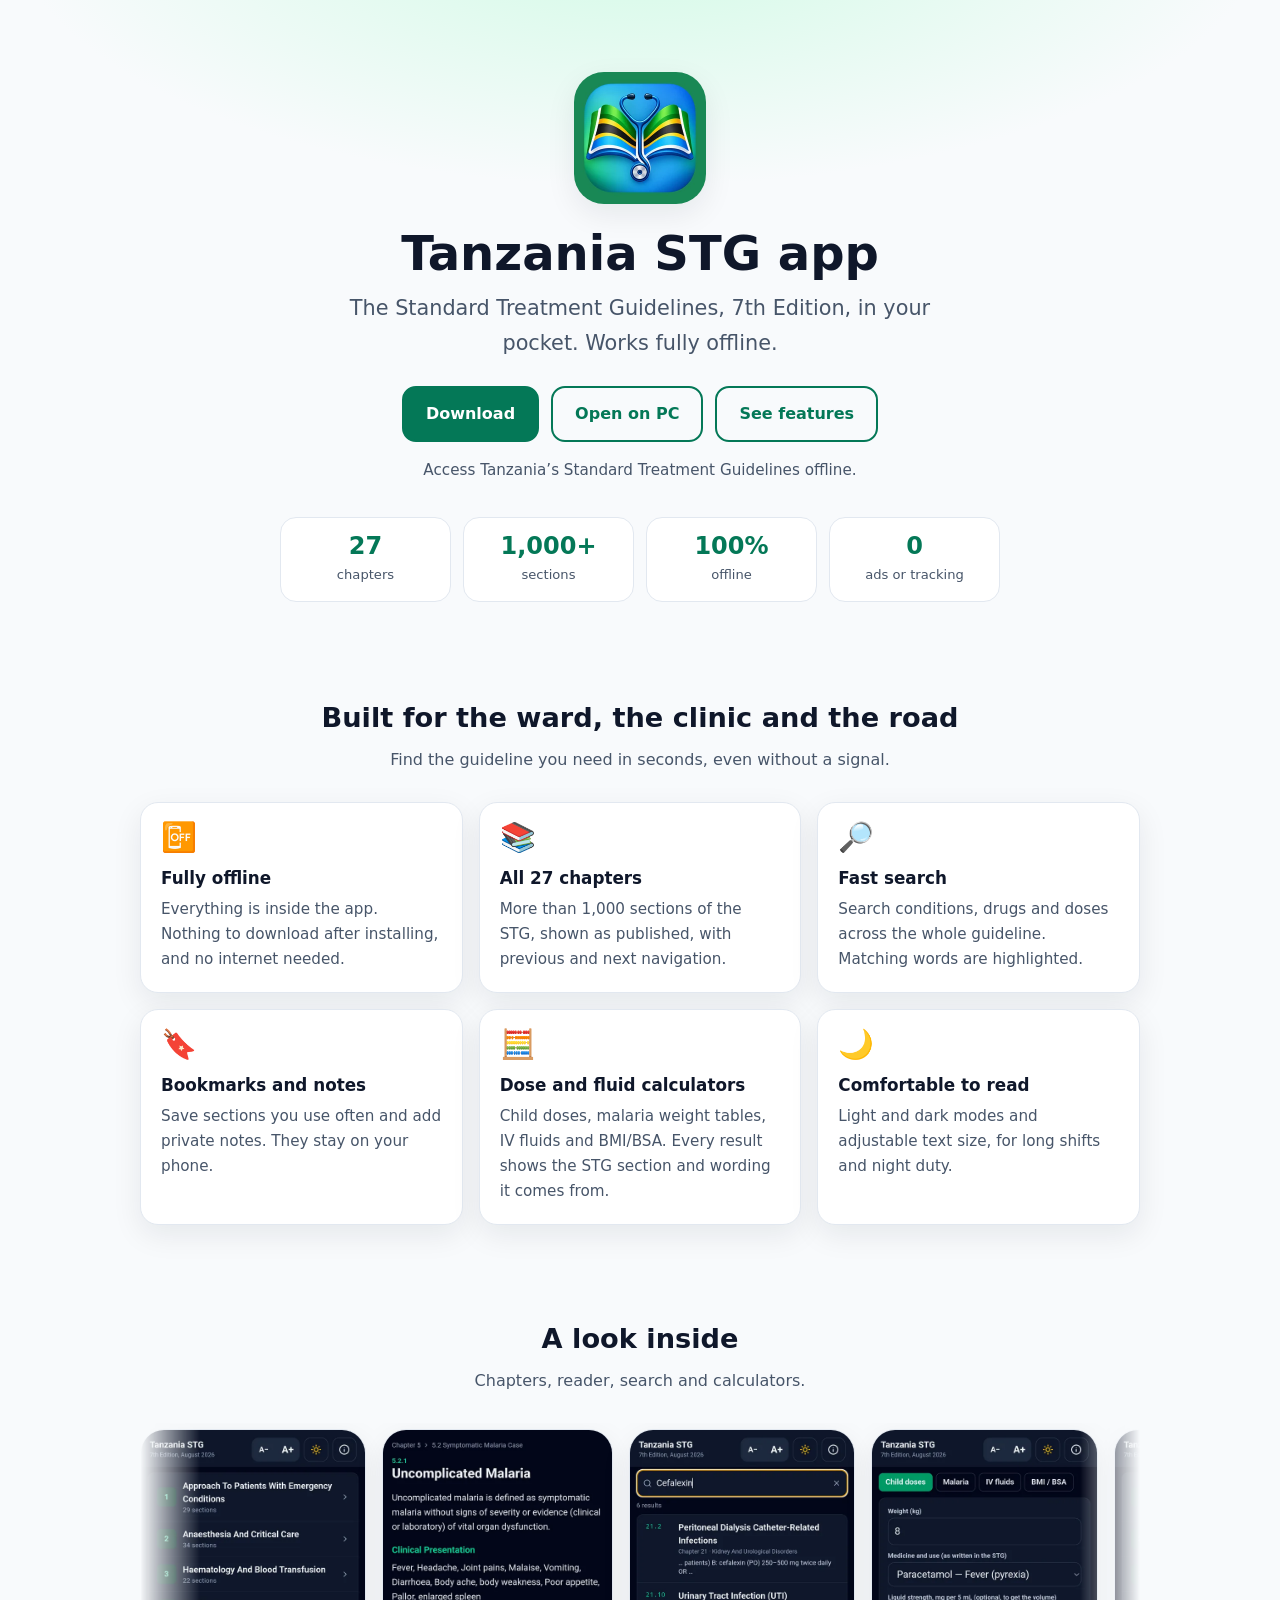
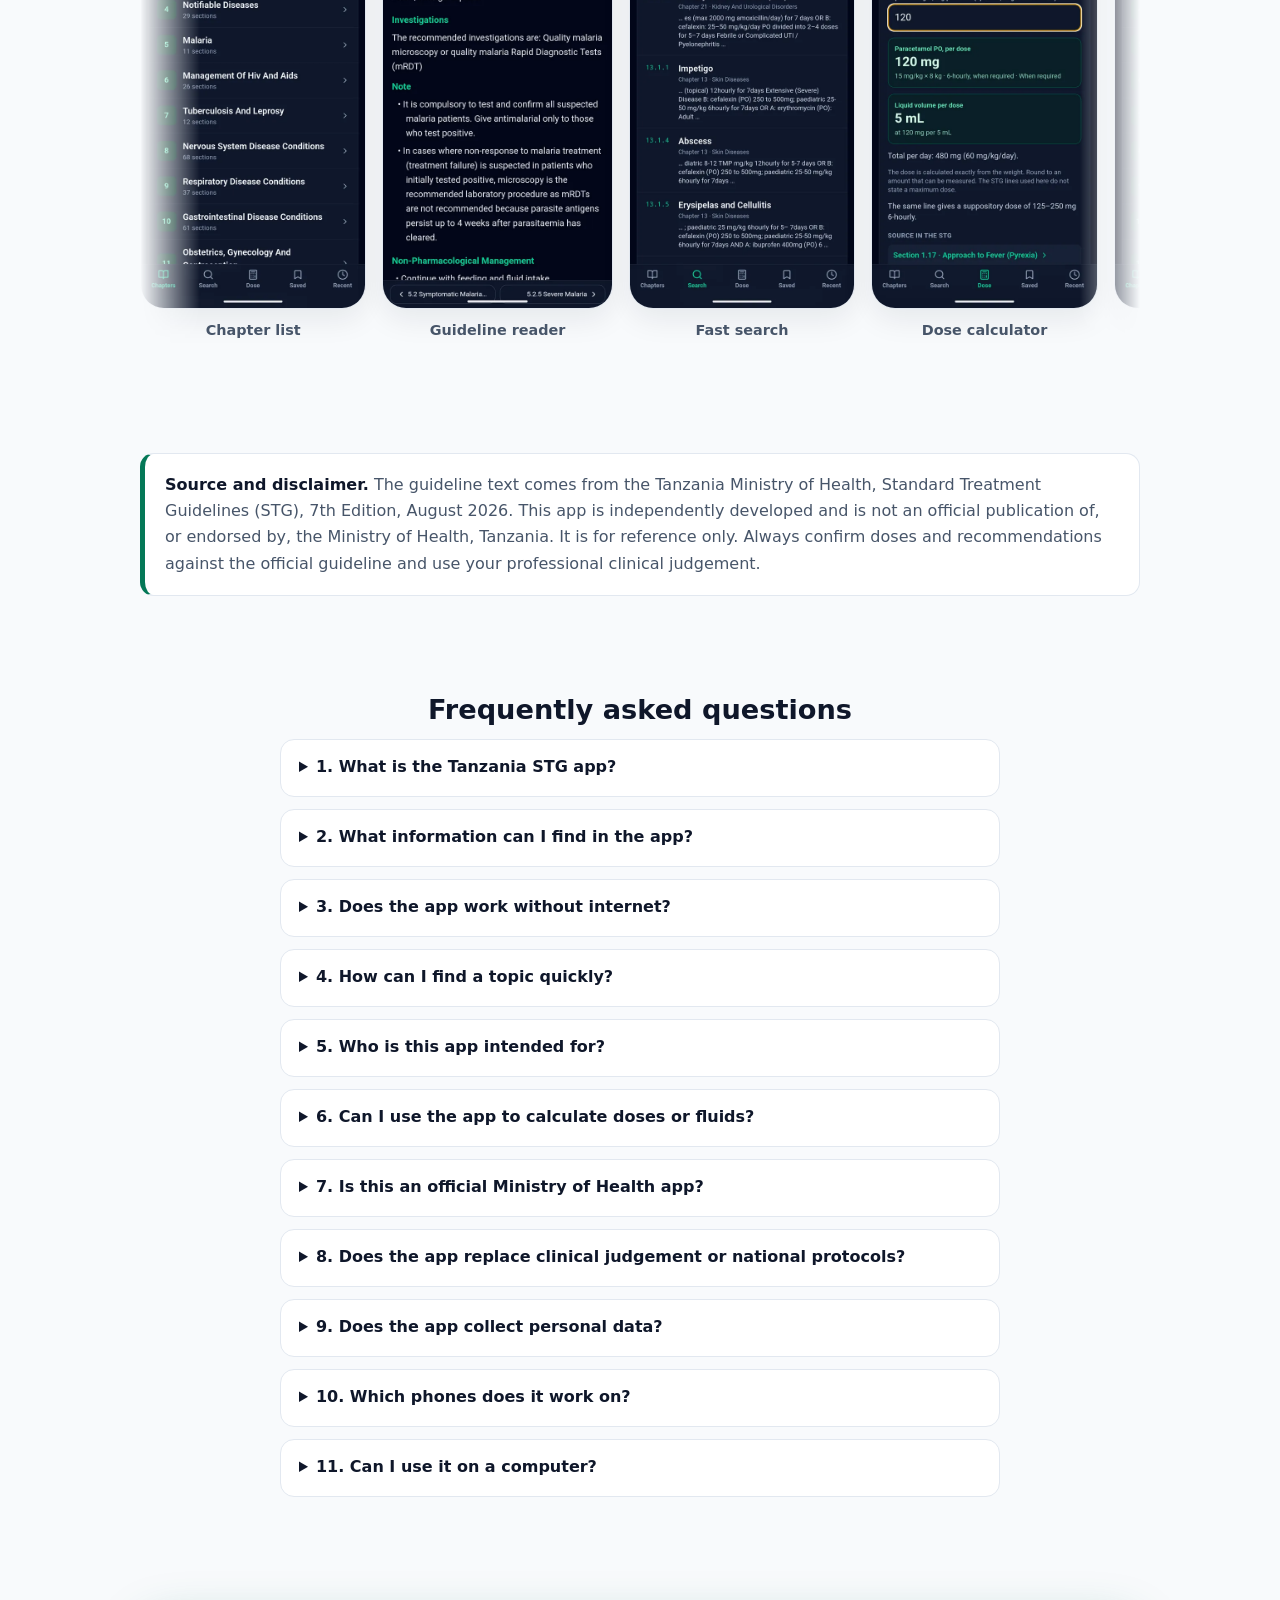
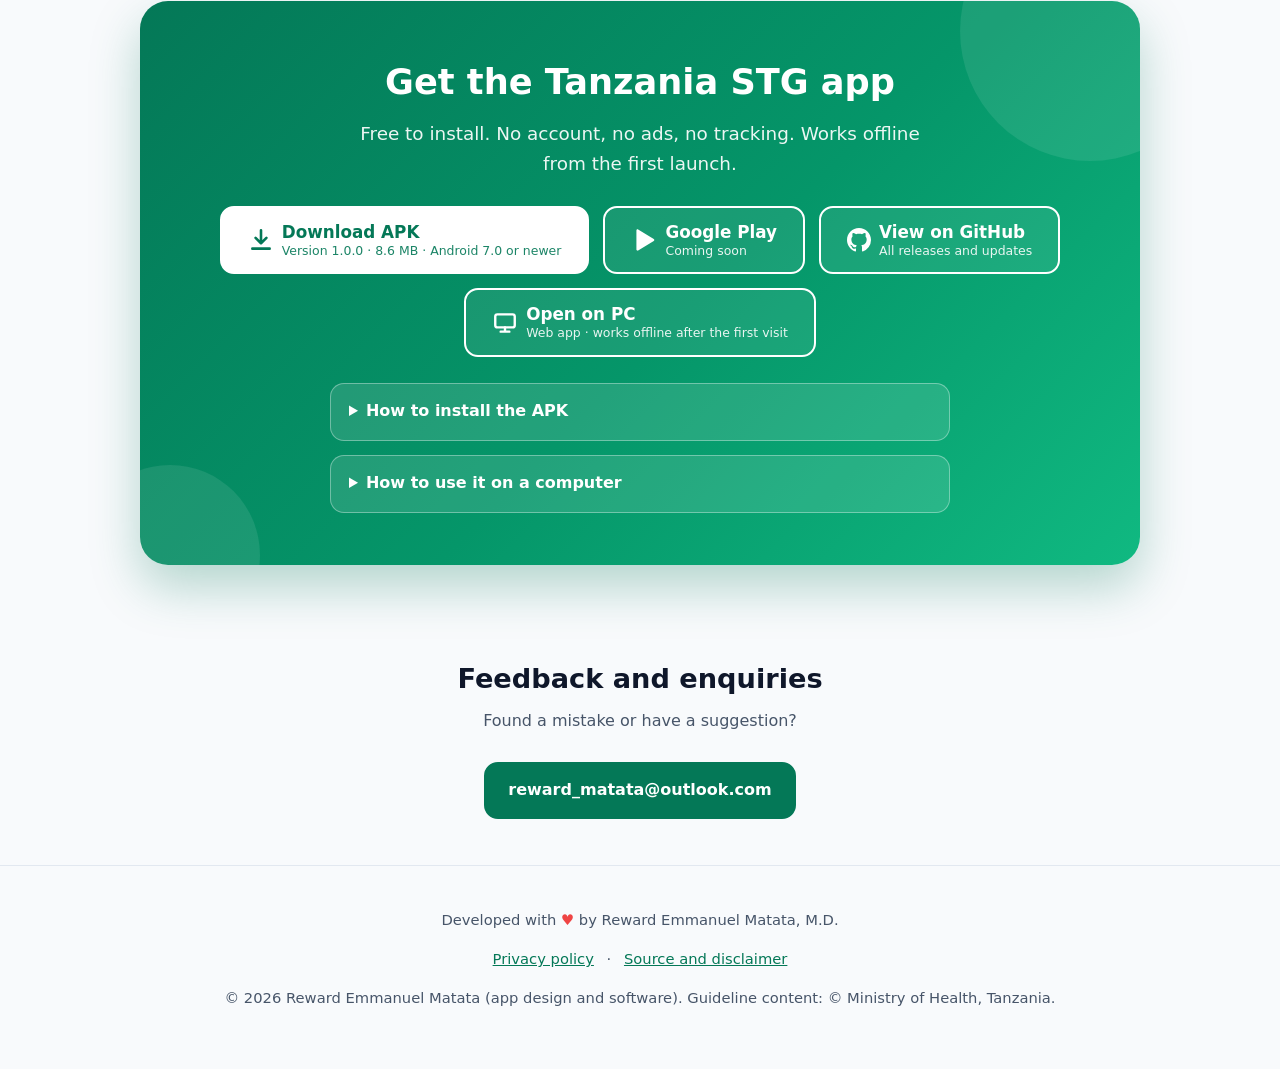
==== commit f010a1d4: "Add files via upload" ====
--- a/index.html
+++ b/index.html
@@ -32,7 +32,7 @@
     <h1 class="rise" style="--d:1">Tanzania STG app</h1>
     <p class="tag rise" style="--d:2">The Standard Treatment Guidelines, 7th Edition, in your pocket. Works fully offline.</p>
     <div class="btns rise" style="--d:3">
-      <a id="play" class="btn primary soon" href="#download" aria-disabled="true">Coming soon to Google Play</a>
+      <a class="btn primary" href="#download">Download</a>
       <a class="btn ghost" href="app/">Open on PC</a>
       <a class="btn ghost" href="#features">See features</a>
     </div>
@@ -108,6 +108,10 @@
         <a id="apk" class="btn cta-primary reveal" href="https://github.com/rewmat/TZ-STG-Website/releases/latest/download/app-release.apk" rel="noopener">
           <svg viewBox="0 0 24 24" width="26" height="26" fill="none" stroke="currentColor" stroke-width="2.4" stroke-linecap="round" stroke-linejoin="round" aria-hidden="true"><path d="M12 3v12m0 0l-5-5m5 5l5-5M4 20h16"/></svg>
           <span class="lbl">Download APK<small id="apkver">Version 1.0.0 · 8.6 MB · Android 7.0 or newer</small></span>
+        </a>
+        <a id="play" class="btn cta-ghost soon reveal" href="#download" aria-disabled="true">
+          <svg viewBox="0 0 24 24" width="26" height="26" fill="currentColor" aria-hidden="true"><path d="M5 3.2v17.6c0 .8.9 1.3 1.6.9l14.4-8.8c.7-.4.7-1.4 0-1.8L6.6 2.3C5.9 1.9 5 2.4 5 3.2z"/></svg>
+          <span class="lbl"><span id="playlbl">Google Play</span><small id="playsub">Coming soon</small></span>
         </a>
         <a id="gh" class="btn cta-ghost reveal" href="https://github.com/rewmat/TZ-STG-Website/releases" target="_blank" rel="noopener">
           <svg viewBox="0 0 16 16" width="24" height="24" fill="currentColor" aria-hidden="true"><path d="M8 0C3.58 0 0 3.58 0 8c0 3.54 2.29 6.53 5.47 7.59.4.07.55-.17.55-.38 0-.19-.01-.82-.01-1.49-2.01.37-2.53-.49-2.69-.94-.09-.23-.48-.94-.82-1.13-.28-.15-.68-.52-.01-.53.63-.01 1.08.58 1.23.82.72 1.21 1.87.87 2.33.66.07-.52.28-.87.51-1.07-1.78-.2-3.64-.89-3.64-3.95 0-.87.31-1.59.82-2.15-.08-.2-.36-1.02.08-2.12 0 0 .67-.21 2.2.82.64-.18 1.32-.27 2-.27.68 0 1.36.09 2 .27 1.53-1.04 2.2-.82 2.2-.82.44 1.1.16 1.92.08 2.12.51.56.82 1.27.82 2.15 0 3.07-1.87 3.75-3.65 3.95.29.25.54.73.54 1.48 0 1.07-.01 1.93-.01 2.2 0 .21.15.46.55.38A8.013 8.013 0 0016 8c0-4.42-3.58-8-8-8z"/></svg>
@@ -182,7 +186,9 @@
 document.getElementById("apkver").textContent = APK_NOTE;
 if (PLAY_URL) {
   var b = document.getElementById("play");
-  b.href = PLAY_URL; b.textContent = "Get it on Google Play";
+  b.href = PLAY_URL; b.target = "_blank"; b.rel = "noopener";
+  document.getElementById("playlbl").textContent = "Get it on Google Play";
+  document.getElementById("playsub").textContent = "Install from the Play Store";
   b.classList.remove("soon"); b.removeAttribute("aria-disabled");
 }
 
